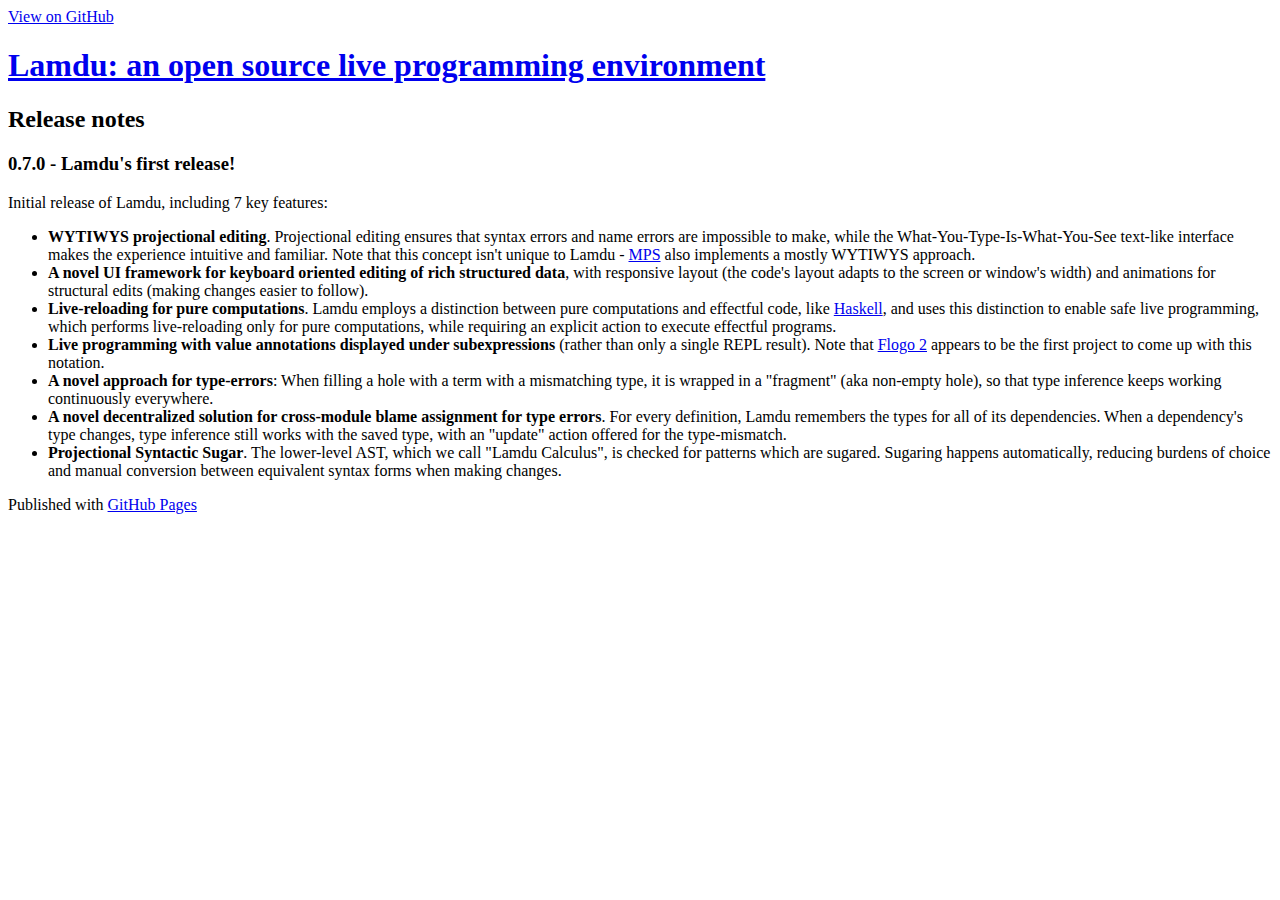
==== release-notes.html @ ed331279 "Add release notes page" ====
<!DOCTYPE html>
<html>
  <head>
    <meta charset='utf-8' />
    <meta name="description" content="Lamdu : Lamdu - towards the next generation IDE" />
    <link rel="stylesheet" type="text/css" media="screen" href="stylesheets/stylesheet.css">
    <title>Lamdu</title>
  </head>
  <body>
    <div id="header_wrap" class="outer">
      <header class="inner">
        <a id="forkme_banner" href="https://github.com/Peaker/lamdu">View on GitHub</a>
        <a href="/">
          <h1 id="project_title">
            Lamdu: an open source live programming environment
          </h1>
        </a>
      </header>
    </div>

    <div id="main_content_wrap" class="outer">
      <section id="main_content" class="inner">
        <h2>Release notes</h2>

        <h3 id="v0.7.0">0.7.0 - Lamdu's first release!</h3>

        Initial release of Lamdu, including 7 key features:

        <ul>
          <li>
            <strong>WYTIWYS projectional editing</strong>.
            Projectional editing ensures that syntax errors and name errors are impossible to make,
            while the What-You-Type-Is-What-You-See text-like interface makes the experience intuitive and familiar.
            Note that this concept isn't unique to Lamdu -
            <a href="https://www.jetbrains.com/mps/">MPS</a> also implements a mostly WYTIWYS approach.
          </li>
          <li>
            <strong>A novel UI framework for keyboard oriented editing of rich structured data</strong>,
            with responsive layout (the code's layout adapts to the screen or window's width)
            and animations for structural edits (making changes easier to follow).
          </li>
          <li>
            <strong>Live-reloading for pure computations</strong>.
            Lamdu employs a distinction between pure computations and effectful code,
            like <a href="http://haskell.org/">Haskell</a>,
            and uses this distinction to enable safe live programming,
            which performs live-reloading only for pure computations,
            while requiring an explicit action to execute effectful programs.
          </li>
          <li>
            <strong>Live programming with value annotations displayed under subexpressions</strong>
            (rather than only a single REPL result).
            Note that <a href="https://llk.media.mit.edu/papers/archive/ch-phd.pdf">Flogo 2</a>
            appears to be the first project to come up with this notation.
          </li>
          <li>
            <strong>A novel approach for type-errors</strong>:
            When filling a hole with a term with a mismatching type,
            it is wrapped in a "fragment" (aka non-empty hole),
            so that type inference keeps working continuously everywhere.
          </li>
          <li>
            <strong>A novel decentralized solution for cross-module blame assignment for type errors</strong>.
            For every definition, Lamdu remembers the types for all of its dependencies.
            When a dependency's type changes, type inference still works with the saved type,
            with an "update" action offered for the type-mismatch.
          </li>
          <li>
            <strong>Projectional Syntactic Sugar</strong>.
            The lower-level AST, which we call "Lamdu Calculus", is checked for patterns which are sugared.
            Sugaring happens automatically, reducing burdens of choice and manual conversion between equivalent syntax forms when making changes.
          </li>
        </ul>
      </section>
    </div>

    <div id="footer_wrap" class="outer">
      <footer class="inner">
        <p>Published with <a href="http://pages.github.com">GitHub Pages</a></p>
      </footer>
    </div>

    <script type="text/javascript">
      var gaJsHost = (("https:" == document.location.protocol) ? "https://ssl." : "http://www.");
      document.write(unescape("%3Cscript src='" + gaJsHost + "google-analytics.com/ga.js' type='text/javascript'%3E%3C/script%3E"));
    </script>
    <script type="text/javascript">
      try {
      var pageTracker = _gat._getTracker("Lamdu");
      pageTracker._trackPageview();
      } catch(err) {}
    </script>
  </body>
</html>
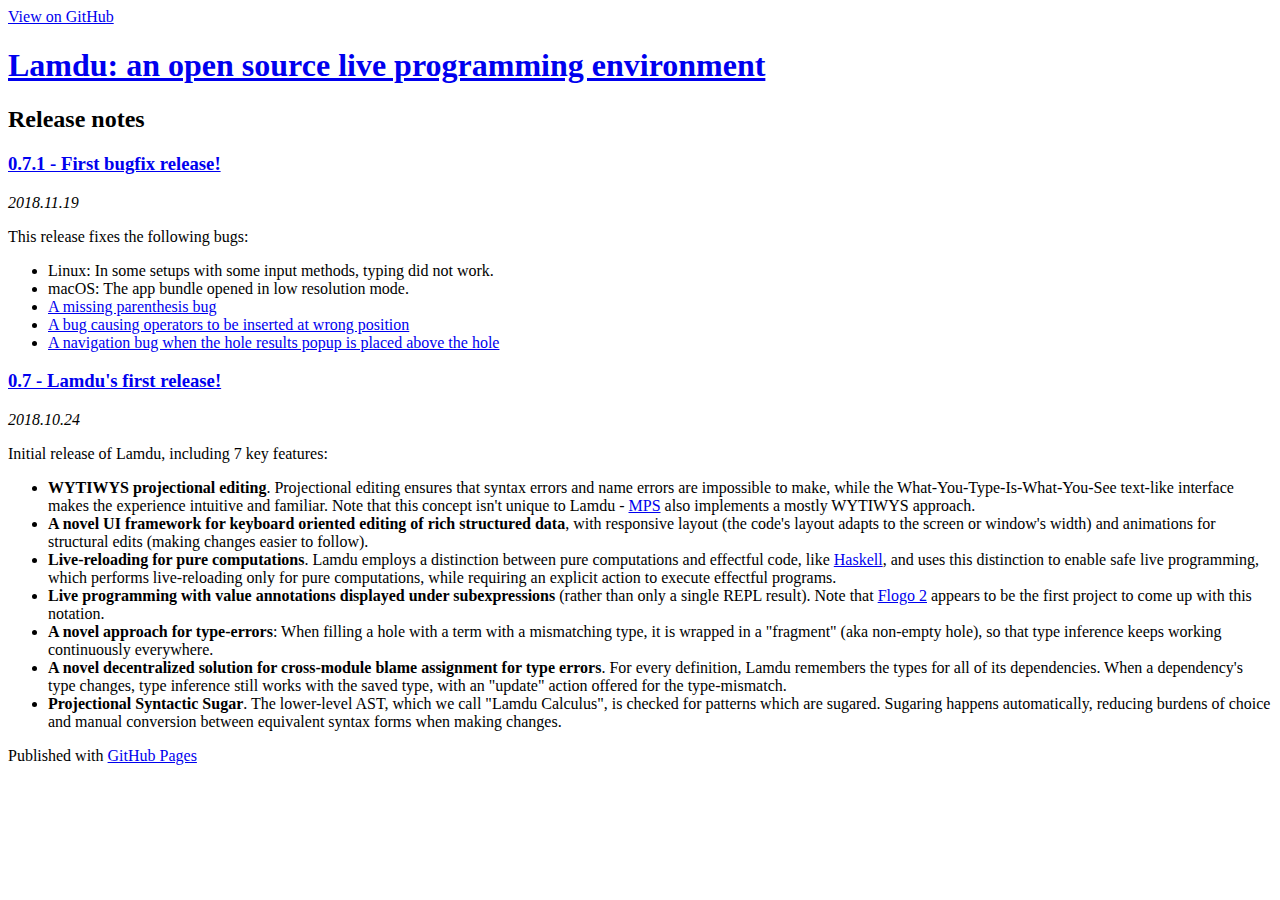
==== commit f6d421b0: "Add release dates in the release notes" ====
--- a/release-notes.html
+++ b/release-notes.html
@@ -21,8 +21,43 @@
     <div id="main_content_wrap" class="outer">
       <section id="main_content" class="inner">
         <h2>Release notes</h2>
+        <h3 id="v0.7.1">
+          <a href="https://github.com/lamdu/lamdu/releases/tag/v0.7.1">
+            0.7.1 - First bugfix release!
+          </a>
+        </h3>
 
-        <h3 id="v0.7.0">0.7.0 - Lamdu's first release!</h3>
+        <p><em>2018.11.19</em></p>
+
+        This release fixes the following bugs:
+
+        <ul>
+          <li> Linux: In some setups with some input methods, typing did not work. </li>
+          <li> macOS: The app bundle opened in low resolution mode. </li>
+          <li>
+            <a href="https://trello.com/c/OuaLvwiJ/445-wrong-parenthesis">
+              A missing parenthesis bug
+            </a>
+          </li>
+          <li>
+            <a href="https://trello.com/c/F02QMHQV/444-wytiwis-violation">
+              A bug causing operators to be inserted at wrong position
+            </a>
+          </li>
+          <li>
+            <a href="https://trello.com/c/tjYN3T0D/446-red-cursor-when-picking-hole-result-on-top-popup-menu">
+              A navigation bug when the hole results popup is placed above the hole
+            </a>
+          </li>
+        </ul>
+
+        <h3 id="v0.7">
+          <a href="https://github.com/lamdu/lamdu/releases/tag/v0.7">
+            0.7 - Lamdu's first release!
+          </a>
+        </h3>
+
+        <p><em>2018.10.24</em></p>
 
         Initial release of Lamdu, including 7 key features:
 
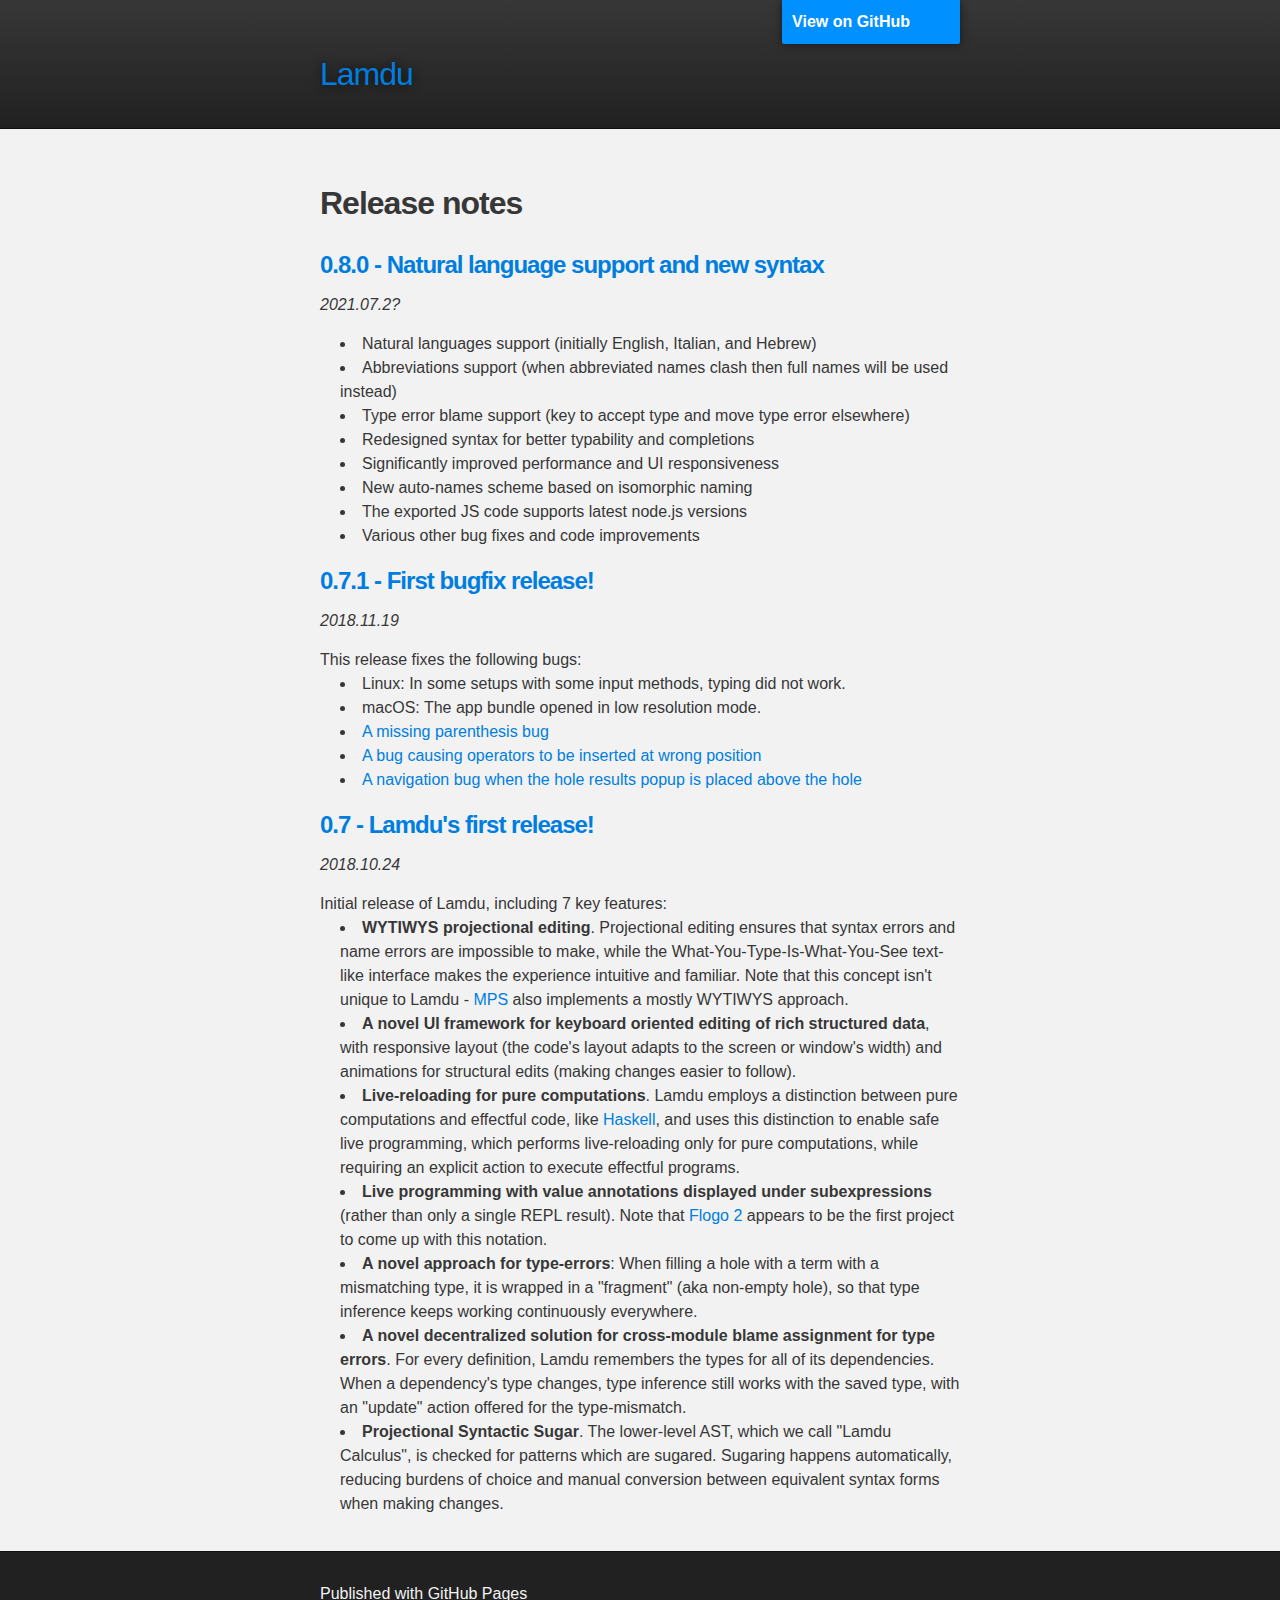
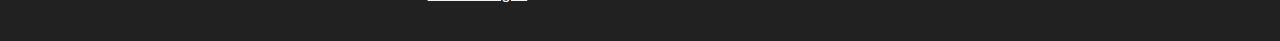
==== commit 280d2159: "wip" ====
--- a/release-notes.html
+++ b/release-notes.html
@@ -11,9 +11,7 @@
       <header class="inner">
         <a id="forkme_banner" href="https://github.com/Peaker/lamdu">View on GitHub</a>
         <a href="/">
-          <h1 id="project_title">
-            Lamdu: an open source live programming environment
-          </h1>
+          <h1 id="project_title">Lamdu</h1>
         </a>
       </header>
     </div>
@@ -21,6 +19,26 @@
     <div id="main_content_wrap" class="outer">
       <section id="main_content" class="inner">
         <h2>Release notes</h2>
+
+        <h3 id="v0.8.0">
+          <a href="https://github.com/lamdu/lamdu/releases/tag/v0.8.0">
+            0.8.0 - Natural language support and new syntax
+          </a>
+        </h3>
+
+        <p><em>2021.07.2?</em></p>
+
+        <ul>
+          <li> Natural languages support (initially English, Italian, and Hebrew) </li>
+          <li> Abbreviations support (when abbreviated names clash then full names will be used instead) </li>
+          <li> Type error blame support (key to accept type and move type error elsewhere) </li>
+          <li> Redesigned syntax for better typability and completions </li>
+          <li> Significantly improved performance and UI responsiveness </li>
+          <li> New auto-names scheme based on isomorphic naming </li>
+          <li> The exported JS code supports latest node.js versions </li>
+          <li> Various other bug fixes and code improvements </li>
+        </ul>
+
         <h3 id="v0.7.1">
           <a href="https://github.com/lamdu/lamdu/releases/tag/v0.7.1">
             0.7.1 - First bugfix release!
--- a/stylesheets/stylesheet.css
+++ b/stylesheets/stylesheet.css
@@ -0,0 +1,401 @@
+/*******************************************************************************
+Slate Theme for GitHub Pages
+by Jason Costello, @jsncostello
+*******************************************************************************/
+
+@import url(pygment_trac.css);
+
+/*******************************************************************************
+MeyerWeb Reset
+*******************************************************************************/
+
+html, body, div, span, applet, object, iframe,
+h1, h2, h3, h4, h5, h6, p, blockquote, pre,
+a, abbr, acronym, address, big, cite, code,
+del, dfn, em, img, ins, kbd, q, s, samp,
+small, strike, strong, sub, sup, tt, var,
+b, u, i, center,
+dl, dt, dd, ol, ul, li,
+fieldset, form, label, legend,
+table, caption, tbody, tfoot, thead, tr, th, td,
+article, aside, canvas, details, embed,
+figure, figcaption, footer, header, hgroup,
+menu, nav, output, ruby, section, summary,
+time, mark, audio, video {
+  margin: 0;
+  padding: 0;
+  border: 0;
+  font: inherit;
+  vertical-align: baseline;
+}
+
+.right-vid {
+  clear: both;
+  float: right;
+  margin-left: 7px;
+  margin-top: 7px;
+  margin-bottom: 7px;
+}
+
+/* HTML5 display-role reset for older browsers */
+article, aside, details, figcaption, figure,
+footer, header, hgroup, menu, nav, section {
+  display: block;
+}
+
+ol, ul {
+  list-style: none;
+}
+
+blockquote, q {
+}
+
+table {
+  border-collapse: collapse;
+  border-spacing: 0;
+}
+
+/*******************************************************************************
+Theme Styles
+*******************************************************************************/
+
+body {
+  box-sizing: border-box;
+  color:#373737;
+  background: #212121;
+  font-size: 16px;
+  font-family: 'Myriad Pro', Calibri, Helvetica, Arial, sans-serif;
+  line-height: 1.5;
+  -webkit-font-smoothing: antialiased;
+}
+
+h1, h2, h3, h4, h5, h6 {
+  margin: 10px 0;
+  font-weight: 700;
+  font-family: 'Lucida Grande', 'Calibri', Helvetica, Arial, sans-serif;
+  letter-spacing: -1px;
+  clear: both;
+}
+
+hr {
+  clear: both;
+}
+
+h1 {
+  font-size: 36px;
+  font-weight: 700;
+}
+
+h2 {
+  padding-bottom: 10px;
+  font-size: 32px;
+  background: url('../images/bg_hr.png') repeat-x bottom;
+}
+
+h3 {
+  font-size: 24px;
+}
+
+h4 {
+  font-size: 21px;
+}
+
+h5 {
+  font-size: 18px;
+}
+
+h6 {
+  font-size: 16px;
+}
+
+p {
+  margin: 10px 0 15px 0;
+}
+
+footer p {
+  color: #f2f2f2;
+}
+
+a {
+  text-decoration: none;
+  color: #007edf;
+  text-shadow: none;
+
+  transition: color 0.5s ease;
+  transition: text-shadow 0.5s ease;
+  -webkit-transition: color 0.5s ease;
+  -webkit-transition: text-shadow 0.5s ease;
+  -moz-transition: color 0.5s ease;
+  -moz-transition: text-shadow 0.5s ease;
+  -o-transition: color 0.5s ease;
+  -o-transition: text-shadow 0.5s ease;
+  -ms-transition: color 0.5s ease;
+  -ms-transition: text-shadow 0.5s ease;
+}
+
+a:hover, a:focus {text-decoration: underline;}
+
+footer a {
+  color: #F2F2F2;
+  text-decoration: underline;
+}
+
+em {
+  font-style: italic;
+}
+
+strong {
+  font-weight: bold;
+}
+
+img {
+  position: relative;
+  margin: 0 auto;
+  max-width: 739px;
+  padding: 5px;
+  margin: 10px 0 10px 0;
+  border: 1px solid #ebebeb;
+
+  box-shadow: 0 0 5px #ebebeb;
+  -webkit-box-shadow: 0 0 5px #ebebeb;
+  -moz-box-shadow: 0 0 5px #ebebeb;
+  -o-box-shadow: 0 0 5px #ebebeb;
+  -ms-box-shadow: 0 0 5px #ebebeb;
+}
+
+pre, code {
+  width: 100%;
+  color: #222;
+  background-color: #fff;
+
+  font-family: Monaco, "Bitstream Vera Sans Mono", "Lucida Console", Terminal, monospace;
+  font-size: 14px;
+
+  border-radius: 2px;
+  -moz-border-radius: 2px;
+  -webkit-border-radius: 2px;
+
+
+
+}
+
+pre {
+  width: 100%;
+  padding: 10px;
+  box-shadow: 0 0 10px rgba(0,0,0,.1);
+  overflow: auto;
+}
+
+code {
+  padding: 3px;
+  margin: 0 3px;
+  box-shadow: 0 0 10px rgba(0,0,0,.1);
+}
+
+pre code {
+  display: block;
+  box-shadow: none;
+}
+
+blockquote {
+  color: #666;
+  margin-bottom: 20px;
+  padding: 0 0 0 20px;
+  border-left: 3px solid #bbb;
+}
+
+ul, ol, dl {
+  margin-bottom: 15px
+}
+
+ul li {
+  list-style: inside;
+  padding-left: 20px;
+}
+
+ol li {
+  list-style: decimal inside;
+  padding-left: 20px;
+}
+
+dl dt {
+  font-weight: bold;
+}
+
+dl dd {
+  padding-left: 20px;
+  font-style: italic;
+}
+
+dl p {
+  padding-left: 20px;
+  font-style: italic;
+}
+
+hr {
+  height: 1px;
+  margin-bottom: 5px;
+  border: none;
+  background: url('../images/bg_hr.png') repeat-x center;
+}
+
+table {
+  border: 1px solid #373737;
+  margin-bottom: 20px;
+  text-align: left;
+ }
+
+th {
+  font-family: 'Lucida Grande', 'Helvetica Neue', Helvetica, Arial, sans-serif;
+  padding: 10px;
+  background: #373737;
+  color: #fff;
+ }
+
+td {
+  padding: 10px;
+  border: 1px solid #373737;
+ }
+
+form {
+  background: #f2f2f2;
+  padding: 20px;
+}
+
+/*******************************************************************************
+Full-Width Styles
+*******************************************************************************/
+
+.outer {
+  width: 100%;
+}
+
+.inner {
+  position: relative;
+  max-width: 640px;
+  padding: 20px 10px;
+  margin: 0 auto;
+}
+
+#forkme_banner {
+  display: block;
+  position: absolute;
+  top:0;
+  right: 10px;
+  z-index: 10;
+  padding: 10px 50px 10px 10px;
+  color: #fff;
+  background: url('../images/blacktocat.png') #0090ff no-repeat 95% 50%;
+  font-weight: 700;
+  box-shadow: 0 0 10px rgba(0,0,0,.5);
+  border-bottom-left-radius: 2px;
+  border-bottom-right-radius: 2px;
+}
+
+#header_wrap {
+  background: #212121;
+  background: -moz-linear-gradient(top, #373737, #212121);
+  background: -webkit-linear-gradient(top, #373737, #212121);
+  background: -ms-linear-gradient(top, #373737, #212121);
+  background: -o-linear-gradient(top, #373737, #212121);
+  background: linear-gradient(top, #373737, #212121);
+  color: #fff;
+}
+
+#header_wrap .inner {
+  padding: 50px 10px 30px 10px;
+}
+
+#project_title {
+  margin: 0;
+  font-size: 32px;
+  font-weight: 350;
+  text-shadow: #111 0px 0px 10px;
+}
+
+#project_tagline {
+  font-size: 24px;
+  font-weight: 300;
+  background: none;
+  text-shadow: #111 0px 0px 10px;
+}
+
+#downloads {
+  position: absolute;
+  width: 210px;
+  z-index: 10;
+  bottom: -40px;
+  right: 0;
+  height: 70px;
+  background: url('../images/icon_download.png') no-repeat 0% 90%;
+}
+
+#main_content_wrap {
+  background: #f2f2f2;
+  border-top: 1px solid #111;
+  border-bottom: 1px solid #111;
+}
+
+#main_content {
+  padding-top: 40px;
+}
+
+#footer_wrap {
+  background: #212121;
+}
+
+
+
+/*******************************************************************************
+Small Device Styles
+*******************************************************************************/
+
+@media screen and (max-width: 480px) {
+  body {
+    font-size:14px;
+  }
+
+  #downloads {
+    display: none;
+  }
+
+  .inner {
+    min-width: 320px;
+    max-width: 480px;
+  }
+
+  #project_title {
+  font-size: 32px;
+  }
+
+  h1 {
+    font-size: 28px;
+  }
+
+  h2 {
+    font-size: 24px;
+  }
+
+  h3 {
+    font-size: 21px;
+  }
+
+  h4 {
+    font-size: 18px;
+  }
+
+  h5 {
+    font-size: 14px;
+  }
+
+  h6 {
+    font-size: 12px;
+  }
+
+  code, pre {
+    min-width: 320px;
+    max-width: 480px;
+    font-size: 11px;
+  }
+
+}
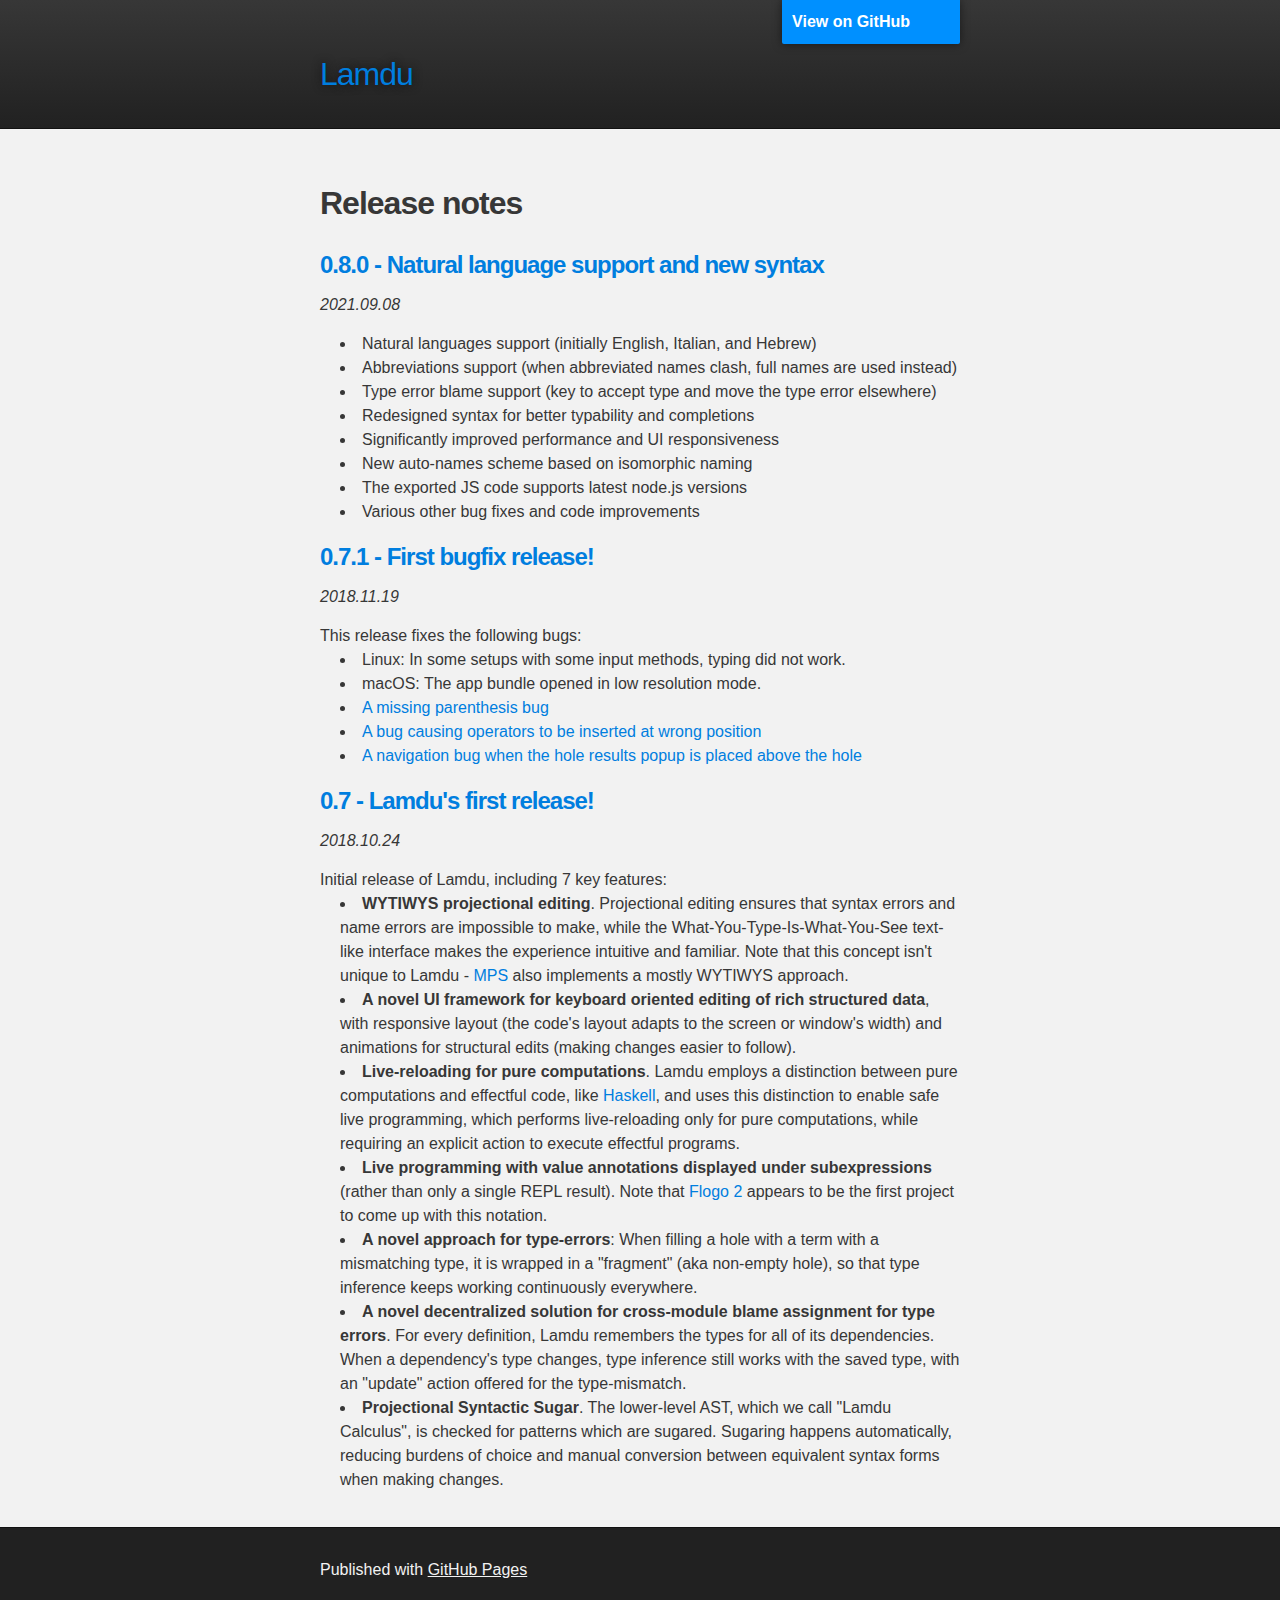
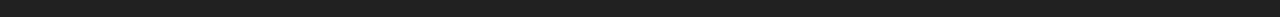
==== commit 3921fec5: "Content updates for 0.8 release!" ====
--- a/release-notes.html
+++ b/release-notes.html
@@ -26,12 +26,12 @@
           </a>
         </h3>
 
-        <p><em>2021.07.2?</em></p>
+        <p><em>2021.09.08</em></p>
 
         <ul>
           <li> Natural languages support (initially English, Italian, and Hebrew) </li>
-          <li> Abbreviations support (when abbreviated names clash then full names will be used instead) </li>
-          <li> Type error blame support (key to accept type and move type error elsewhere) </li>
+          <li> Abbreviations support (when abbreviated names clash, full names are used instead) </li>
+          <li> Type error blame support (key to accept type and move the type error elsewhere) </li>
           <li> Redesigned syntax for better typability and completions </li>
           <li> Significantly improved performance and UI responsiveness </li>
           <li> New auto-names scheme based on isomorphic naming </li>
--- a/stylesheets/stylesheet.css
+++ b/stylesheets/stylesheet.css
@@ -13,8 +13,8 @@
 h1, h2, h3, h4, h5, h6, p, blockquote, pre,
 a, abbr, acronym, address, big, cite, code,
 del, dfn, em, img, ins, kbd, q, s, samp,
-small, strike, strong, sub, sup, tt, var,
-b, u, i, center,
+small, strike, strong, sup, tt, var,
+u, i, center,
 dl, dt, dd, ol, ul, li,
 fieldset, form, label, legend,
 table, caption, tbody, tfoot, thead, tr, th, td,
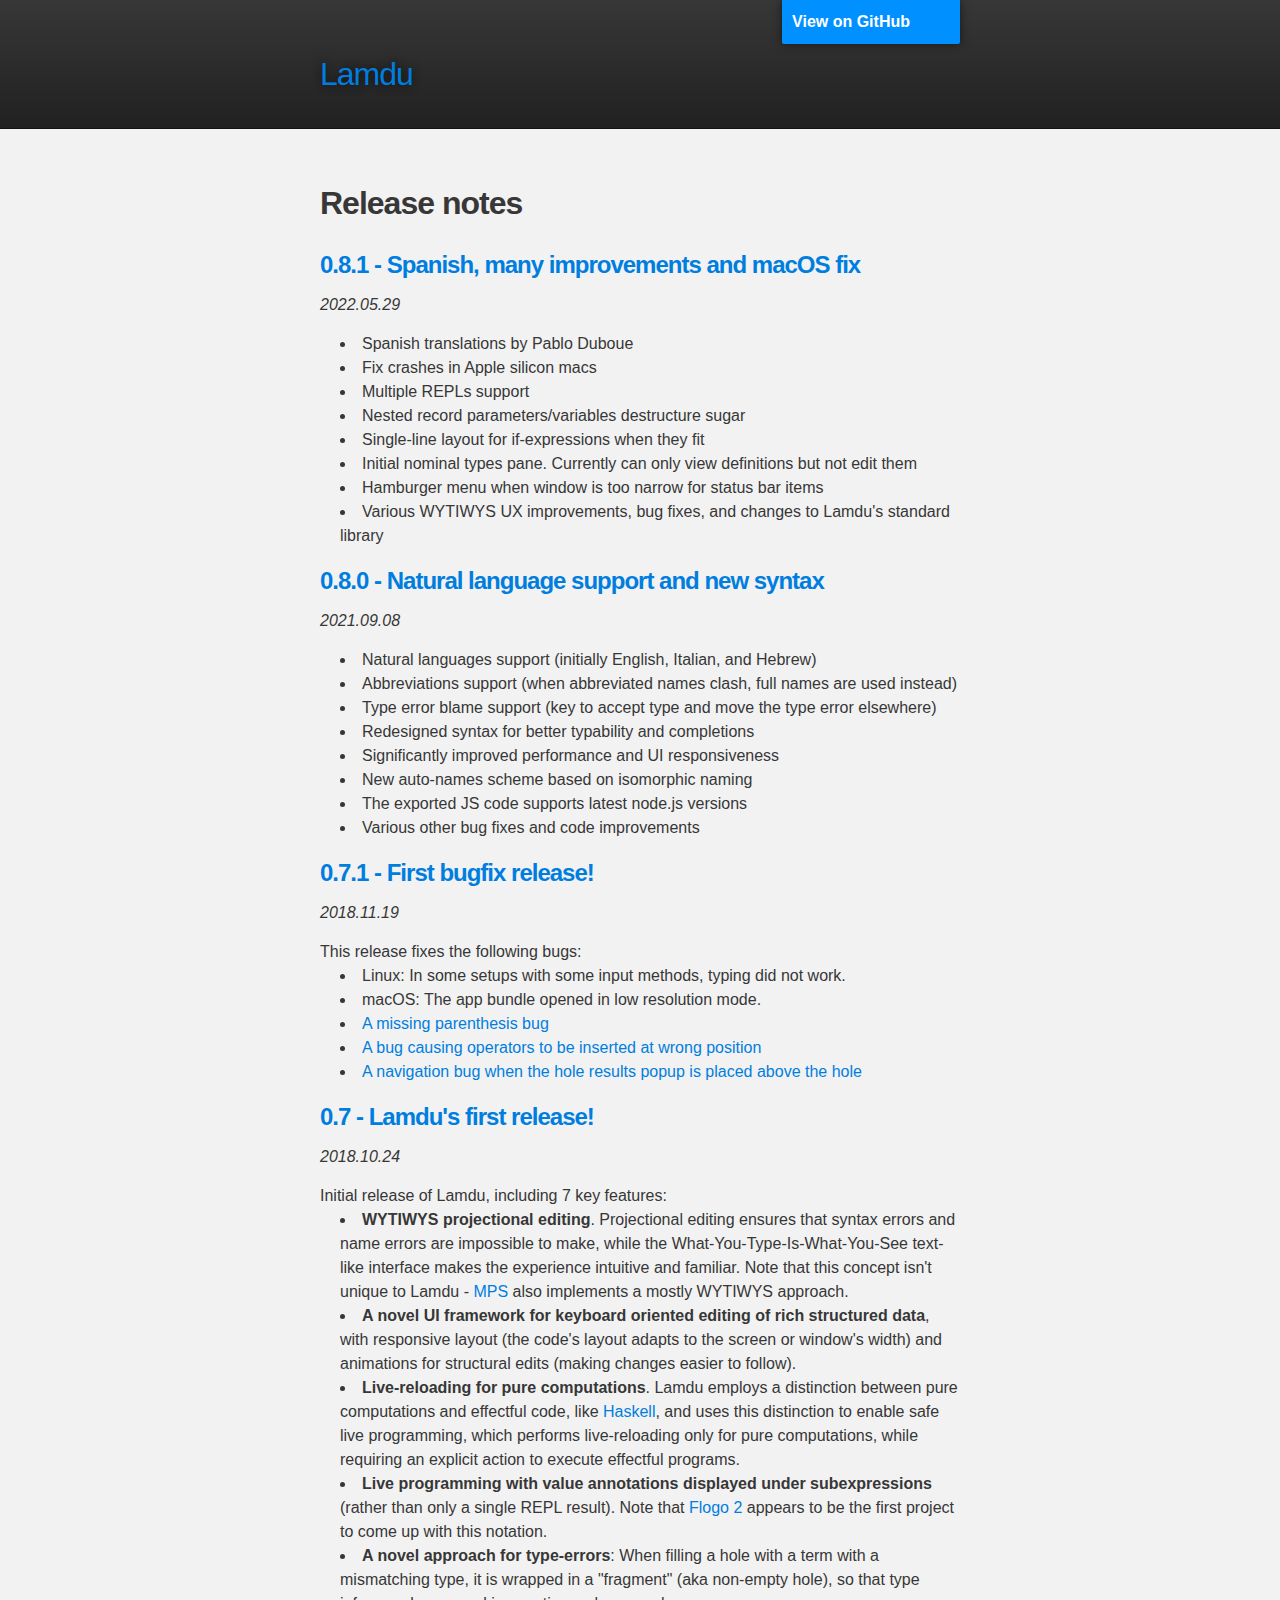
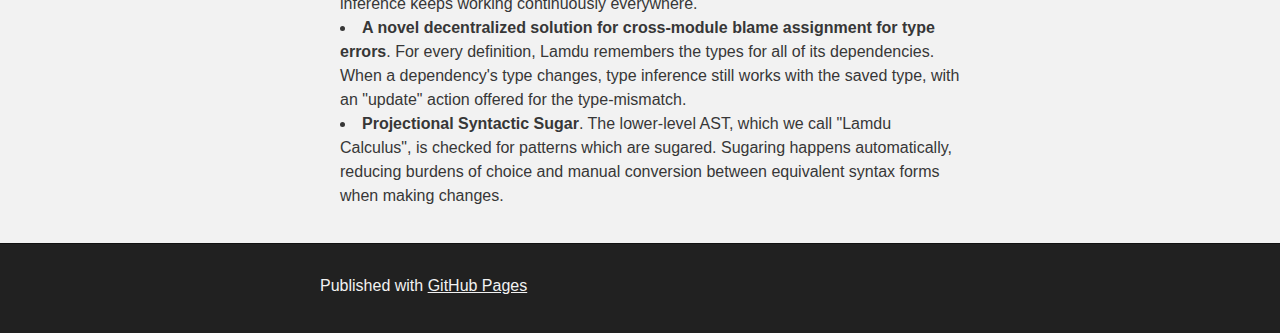
==== commit c92eeaf3: "Release version 0.8.1" ====
--- a/release-notes.html
+++ b/release-notes.html
@@ -19,6 +19,25 @@
     <div id="main_content_wrap" class="outer">
       <section id="main_content" class="inner">
         <h2>Release notes</h2>
+
+        <h3 id="v0.8.1">
+          <a href="https://github.com/lamdu/lamdu/releases/tag/v0.8.1">
+            0.8.1 - Spanish, many improvements and macOS fix
+          </a>
+        </h3>
+
+        <p><em>2022.05.29</em></p>
+
+        <ul>
+          <li> Spanish translations by Pablo Duboue </li>
+          <li> Fix crashes in Apple silicon macs </li>
+          <li> Multiple REPLs support </li>
+          <li> Nested record parameters/variables destructure sugar </li>
+          <li> Single-line layout for if-expressions when they fit </li>
+          <li> Initial nominal types pane. Currently can only view definitions but not edit them </li>
+          <li> Hamburger menu when window is too narrow for status bar items </li>
+          <li> Various WYTIWYS UX improvements, bug fixes, and changes to Lamdu's standard library </li>
+        </ul>
 
         <h3 id="v0.8.0">
           <a href="https://github.com/lamdu/lamdu/releases/tag/v0.8.0">
